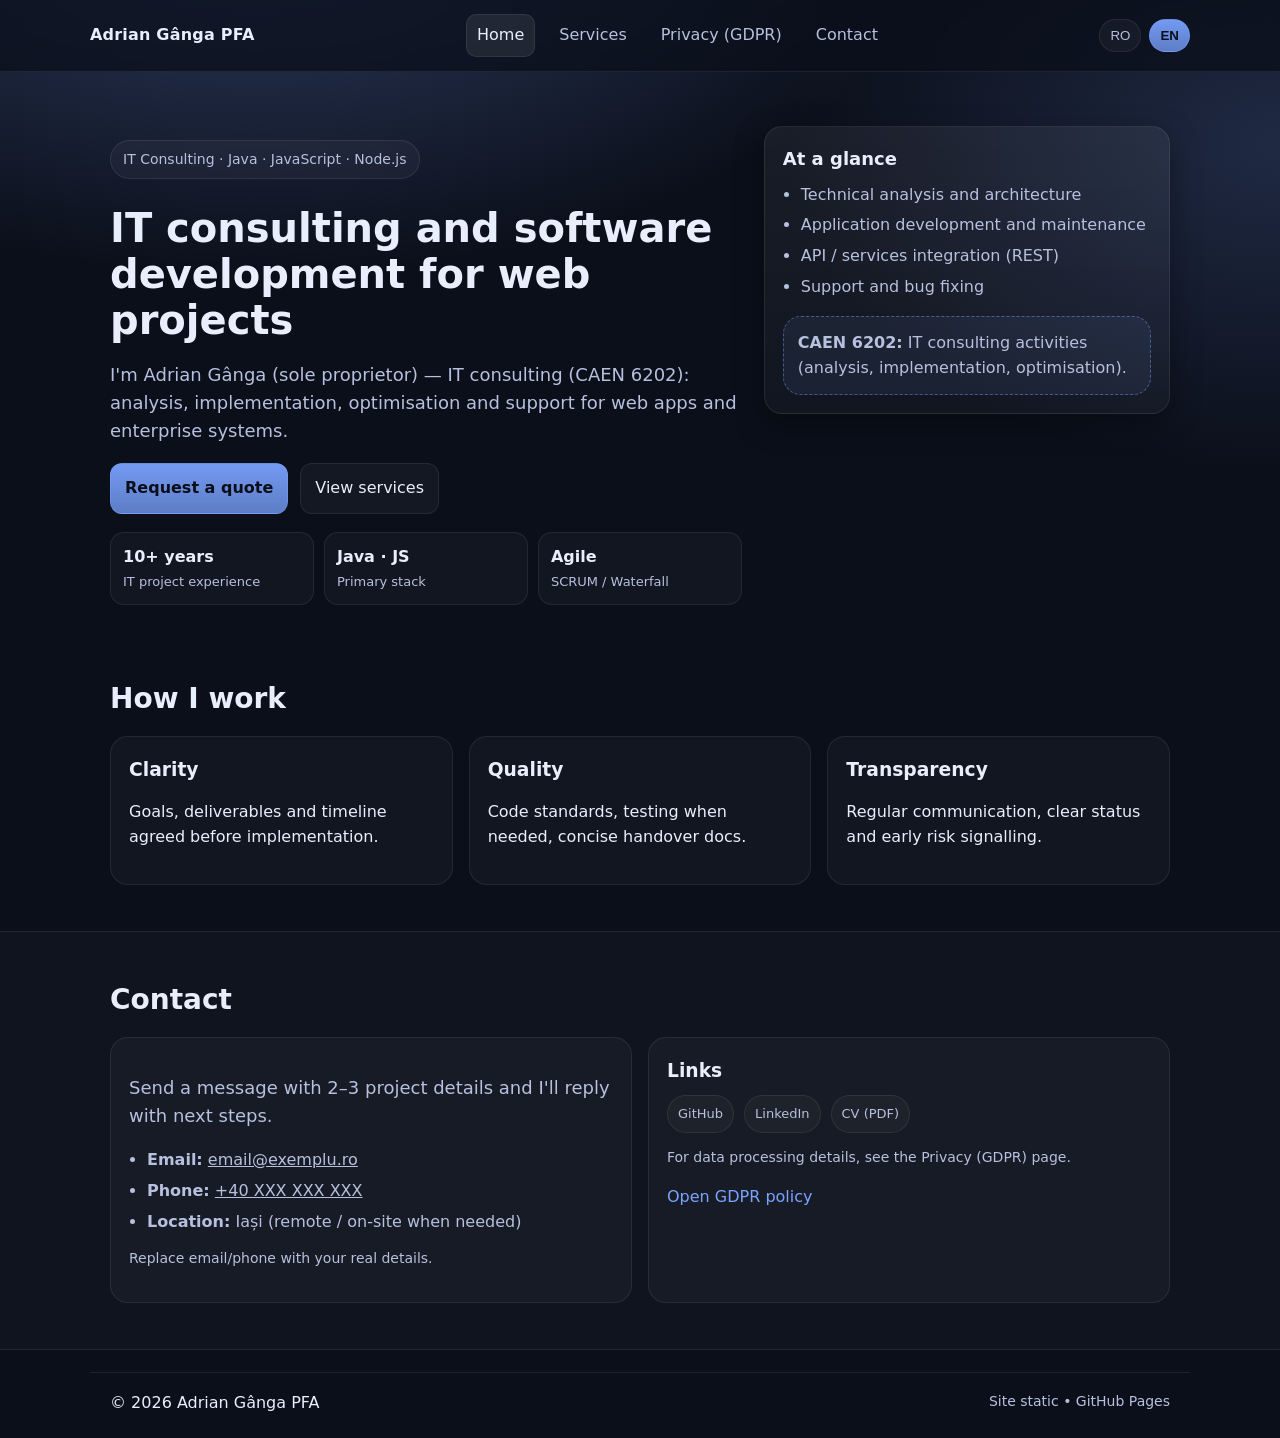
==== index.html @ ae8eb7c6 "Add files via upload" ====
<!doctype html>
<html lang="ro">
<head>
  <meta charset="utf-8" />
  <meta name="viewport" content="width=device-width, initial-scale=1" />
  <title>Adrian Gânga PFA — Consultanță IT</title>
  <meta name="description" content="Adrian Gânga PFA — consultanță IT (CAEN 6202): analiză, implementare, optimizare și suport." />
  <link rel="stylesheet" href="styles.css" />
</head>
<body>
  <header class="header">
    <div class="container nav">
      <a class="brand" href="index.html" aria-label="Acasă">Adrian Gânga PFA</a>

      <nav class="links" aria-label="Navigare">
        <a href="index.html" class="active" data-i18n="nav_home">Acasă</a>
        <a href="services.html" data-i18n="nav_services">Servicii</a>
        <a href="privacy.html" data-i18n="nav_privacy">Confidențialitate (GDPR)</a>
        <a href="#contact" data-i18n="nav_contact">Contact</a>
      </nav>

      <div class="lang-switch" aria-label="Language switch">
        <button class="chip" type="button" data-lang="ro" aria-pressed="true">RO</button>
        <button class="chip" type="button" data-lang="en" aria-pressed="false">EN</button>
      </div>
    </div>
  </header>

  <main id="top">
    <section class="hero">
      <div class="container hero-grid">
        <div>
          <p class="badge" data-i18n="hero_badge">Consultanță IT · Java · JavaScript · Node.js</p>
          <h1 data-i18n="hero_title">Consultanță IT și dezvoltare software pentru proiecte web</h1>
          <p class="lead" data-i18n="hero_lead">
            Sunt Adrian Gânga (PFA) — ofer consultanță IT (CAEN 6202): analiză, implementare, optimizare și suport
            pentru aplicații web și sisteme enterprise.
          </p>

          <div class="cta">
            <a class="btn primary" href="#contact" data-i18n="hero_cta_primary">Cere o ofertă</a>
            <a class="btn" href="services.html" data-i18n="hero_cta_secondary">Vezi serviciile</a>
          </div>

          <div class="stats">
            <div class="stat">
              <div class="stat-num" data-i18n="stat_years_num">10+ ani</div>
              <div class="stat-label" data-i18n="stat_years_lbl">Experiență proiecte IT</div>
            </div>
            <div class="stat">
              <div class="stat-num" data-i18n="stat_stack_num">Java · JS</div>
              <div class="stat-label" data-i18n="stat_stack_lbl">Stack principal</div>
            </div>
            <div class="stat">
              <div class="stat-num" data-i18n="stat_mode_num">Agile</div>
              <div class="stat-label" data-i18n="stat_mode_lbl">SCRUM / Waterfall</div>
            </div>
          </div>
        </div>

        <aside class="card">
          <h2 class="card-title" data-i18n="card_title">Pe scurt</h2>
          <ul class="list">
            <li data-i18n="card_li_1">Analiză tehnică și arhitectură</li>
            <li data-i18n="card_li_2">Dezvoltare și mentenanță aplicații</li>
            <li data-i18n="card_li_3">Integrare API / servicii (REST)</li>
            <li data-i18n="card_li_4">Suport și bug fixing</li>
          </ul>
          <div class="note">
            <strong>CAEN 6202:</strong>
            <span data-i18n="card_note">activități de consultanță în tehnologia informației (analiză, implementare, optimizare).</span>
          </div>
        </aside>
      </div>
    </section>

    <section id="highlights" class="section">
      <div class="container">
        <h2 data-i18n="hl_title">Cum lucrez</h2>
        <div class="grid3">
          <div class="tile">
            <h3 data-i18n="hl_1_t">Claritate</h3>
            <p data-i18n="hl_1_p">Obiective, livrabile și timeline convenite înainte de implementare.</p>
          </div>
          <div class="tile">
            <h3 data-i18n="hl_2_t">Calitate</h3>
            <p data-i18n="hl_2_p">Standard de cod, testare unde e cazul, documentație la predare.</p>
          </div>
          <div class="tile">
            <h3 data-i18n="hl_3_t">Transparență</h3>
            <p data-i18n="hl_3_p">Comunicare periodică, status clar și risc-uri semnalate din timp.</p>
          </div>
        </div>
      </div>
    </section>

    <section id="contact" class="section alt">
      <div class="container">
        <h2 data-i18n="contact_title">Contact</h2>
        <div class="grid2">
          <div class="tile">
            <p class="lead" data-i18n="contact_lead">
              Trimite-mi un mesaj cu 2–3 detalii despre proiect și îți răspund cu pașii următori.
            </p>
            <ul class="list">
              <li><strong data-i18n="contact_email_lbl">Email:</strong> <a href="mailto:email@exemplu.ro">email@exemplu.ro</a></li>
              <li><strong data-i18n="contact_phone_lbl">Telefon:</strong> <a href="tel:+40XXXXXXXXX">+40 XXX XXX XXX</a></li>
              <li><strong data-i18n="contact_loc_lbl">Locație:</strong> <span data-i18n="contact_loc_val">Iași (remote / on-site la nevoie)</span></li>
            </ul>
            <p class="muted" data-i18n="contact_hint">Înlocuiește email/telefon cu datele tale reale.</p>
          </div>

          <div class="tile">
            <h3 data-i18n="contact_links">Link-uri</h3>
            <div class="tags">
              <a class="tag link" href="#" target="_blank" rel="noreferrer">GitHub</a>
              <a class="tag link" href="#" target="_blank" rel="noreferrer">LinkedIn</a>
              <a class="tag link" href="#" target="_blank" rel="noreferrer" data-i18n="contact_cv">CV (PDF)</a>
            </div>
            <p class="muted" data-i18n="contact_privacy_hint">
              Pentru detalii despre prelucrarea datelor, vezi pagina de Confidențialitate (GDPR).
            </p>
            <p><a class="inline" href="privacy.html" data-i18n="contact_privacy_link">Deschide politica GDPR</a></p>
          </div>
        </div>
      </div>
    </section>
  </main>

  <footer class="footer">
    <div class="container footer-row">
      <span>© <span id="y"></span> Adrian Gânga PFA</span>
      <span class="muted">Site static • GitHub Pages</span>
    </div>
  </footer>

  <script src="i18n.js"></script>
  <script>
    document.getElementById("y").textContent = new Date().getFullYear();
    window.I18N && window.I18N.init();
  </script>
</body>
</html>
---- styles.css ----
:root{
  --bg:#0b0f1a;
  --text:#e9eefc;
  --muted:#b7c0de;
  --accent:#7aa2ff;
  --border: rgba(255,255,255,.08);
  --shadow: 0 10px 30px rgba(0,0,0,.35);
  --radius: 18px;
}
*{box-sizing:border-box}
html,body{margin:0;padding:0}
body{
  font-family: ui-sans-serif, system-ui, -apple-system, Segoe UI, Roboto, Arial, "Noto Sans", "Helvetica Neue";
  color:var(--text);
  background: radial-gradient(1200px 700px at 20% -10%, rgba(122,162,255,.35), transparent 60%),
              radial-gradient(900px 600px at 100% 10%, rgba(122,162,255,.18), transparent 55%),
              var(--bg);
  line-height:1.55;
}
a{color:inherit}
.container{max-width:1100px;margin:0 auto;padding:0 20px}
.header{
  position:sticky; top:0; z-index:10;
  background: rgba(11,15,26,.72);
  backdrop-filter: blur(10px);
  border-bottom:1px solid var(--border);
}
.nav{display:flex;align-items:center;justify-content:space-between;gap:16px;padding:14px 0}
.brand{font-weight:800;text-decoration:none;letter-spacing:.2px}
.links{display:flex;gap:14px;flex-wrap:wrap;align-items:center}
.links a{color:var(--muted);text-decoration:none;padding:8px 10px;border-radius:10px}
.links a:hover{color:var(--text);background:rgba(255,255,255,.06)}
.links a.active{color:var(--text);background:rgba(255,255,255,.08);border:1px solid var(--border)}
.lang-switch{display:flex;gap:8px;flex-wrap:nowrap}
.chip{
  border:1px solid var(--border);
  background:rgba(255,255,255,.04);
  color:var(--muted);
  padding:8px 10px;
  border-radius:999px;
  cursor:pointer;
}
.chip[aria-pressed="true"]{
  color:#0b0f1a;
  background: linear-gradient(180deg, rgba(122,162,255,.95), rgba(122,162,255,.75));
  border-color: rgba(122,162,255,.4);
  font-weight:800;
}
.hero{padding:54px 0 26px}
.hero.small{padding:40px 0 18px}
.hero-grid{display:grid;grid-template-columns:1.4fr .9fr;gap:22px;align-items:start}
.badge{
  display:inline-block;
  padding:8px 12px;
  border:1px solid var(--border);
  background:rgba(255,255,255,.04);
  border-radius:999px;
  color:var(--muted);
  font-size:14px;
}
h1{margin:12px 0 10px;font-size:40px;line-height:1.15}
.lead{font-size:18px;color:var(--muted);max-width:72ch}
.cta{display:flex;gap:12px;flex-wrap:wrap;margin-top:16px}
.btn{
  display:inline-flex;align-items:center;justify-content:center;
  padding:12px 14px;border-radius:12px;
  border:1px solid var(--border);
  text-decoration:none;
  background:rgba(255,255,255,.04);
}
.btn:hover{background:rgba(255,255,255,.08)}
.btn.primary{
  background: linear-gradient(180deg, rgba(122,162,255,.95), rgba(122,162,255,.75));
  border-color: rgba(122,162,255,.4);
  color:#0b0f1a;
  font-weight:800;
}
.card{
  background: linear-gradient(180deg, rgba(255,255,255,.06), rgba(255,255,255,.03));
  border:1px solid var(--border);
  border-radius: var(--radius);
  padding:18px;
  box-shadow: var(--shadow);
}
.card-title{margin:0 0 8px;font-size:18px}
.list{margin:10px 0 0;padding-left:18px;color:var(--muted)}
.list li{margin:6px 0}
.stats{display:grid;grid-template-columns:repeat(3,1fr);gap:10px;margin-top:18px}
.stat{
  border:1px solid var(--border);
  background:rgba(255,255,255,.03);
  border-radius:14px;
  padding:12px;
}
.stat-num{font-weight:900}
.stat-label{color:var(--muted);font-size:13px;margin-top:2px}
.section{padding:46px 0}
.section.alt{background:rgba(255,255,255,.02);border-top:1px solid var(--border);border-bottom:1px solid var(--border)}
h2{margin:0 0 16px;font-size:28px}
.grid3{display:grid;grid-template-columns:repeat(3,1fr);gap:16px}
.grid2{display:grid;grid-template-columns:repeat(2,1fr);gap:16px}
.tile{
  border:1px solid var(--border);
  background:rgba(255,255,255,.03);
  border-radius: var(--radius);
  padding:18px;
}
.tile h3{margin:0 0 8px}
.muted{color:var(--muted);font-size:14px}
.inline{color:var(--accent);text-decoration:none}
.inline:hover{text-decoration:underline}
.tags{display:flex;flex-wrap:wrap;gap:10px;margin-top:10px}
.tag{
  display:inline-flex;
  padding:8px 10px;
  border-radius:999px;
  border:1px solid var(--border);
  background:rgba(255,255,255,.03);
  color:var(--muted);
  font-size:13px;
}
.tag.link{text-decoration:none}
.tag.link:hover{color:var(--text);background:rgba(255,255,255,.07)}
.note{
  margin-top:16px;
  border:1px dashed rgba(122,162,255,.45);
  background: rgba(122,162,255,.08);
  border-radius: var(--radius);
  padding:14px;
  color: var(--muted);
}
.prose p, .prose li{color:var(--muted)}
.prose h2{margin-top:26px}
.footer{padding:22px 0}
.footer-row{display:flex;justify-content:space-between;gap:10px;flex-wrap:wrap;border-top:1px solid var(--border);padding-top:18px}
@media (max-width: 900px){
  .hero-grid{grid-template-columns:1fr}
  .stats{grid-template-columns:1fr}
  h1{font-size:34px}
  .grid3{grid-template-columns:1fr}
  .grid2{grid-template-columns:1fr}
}
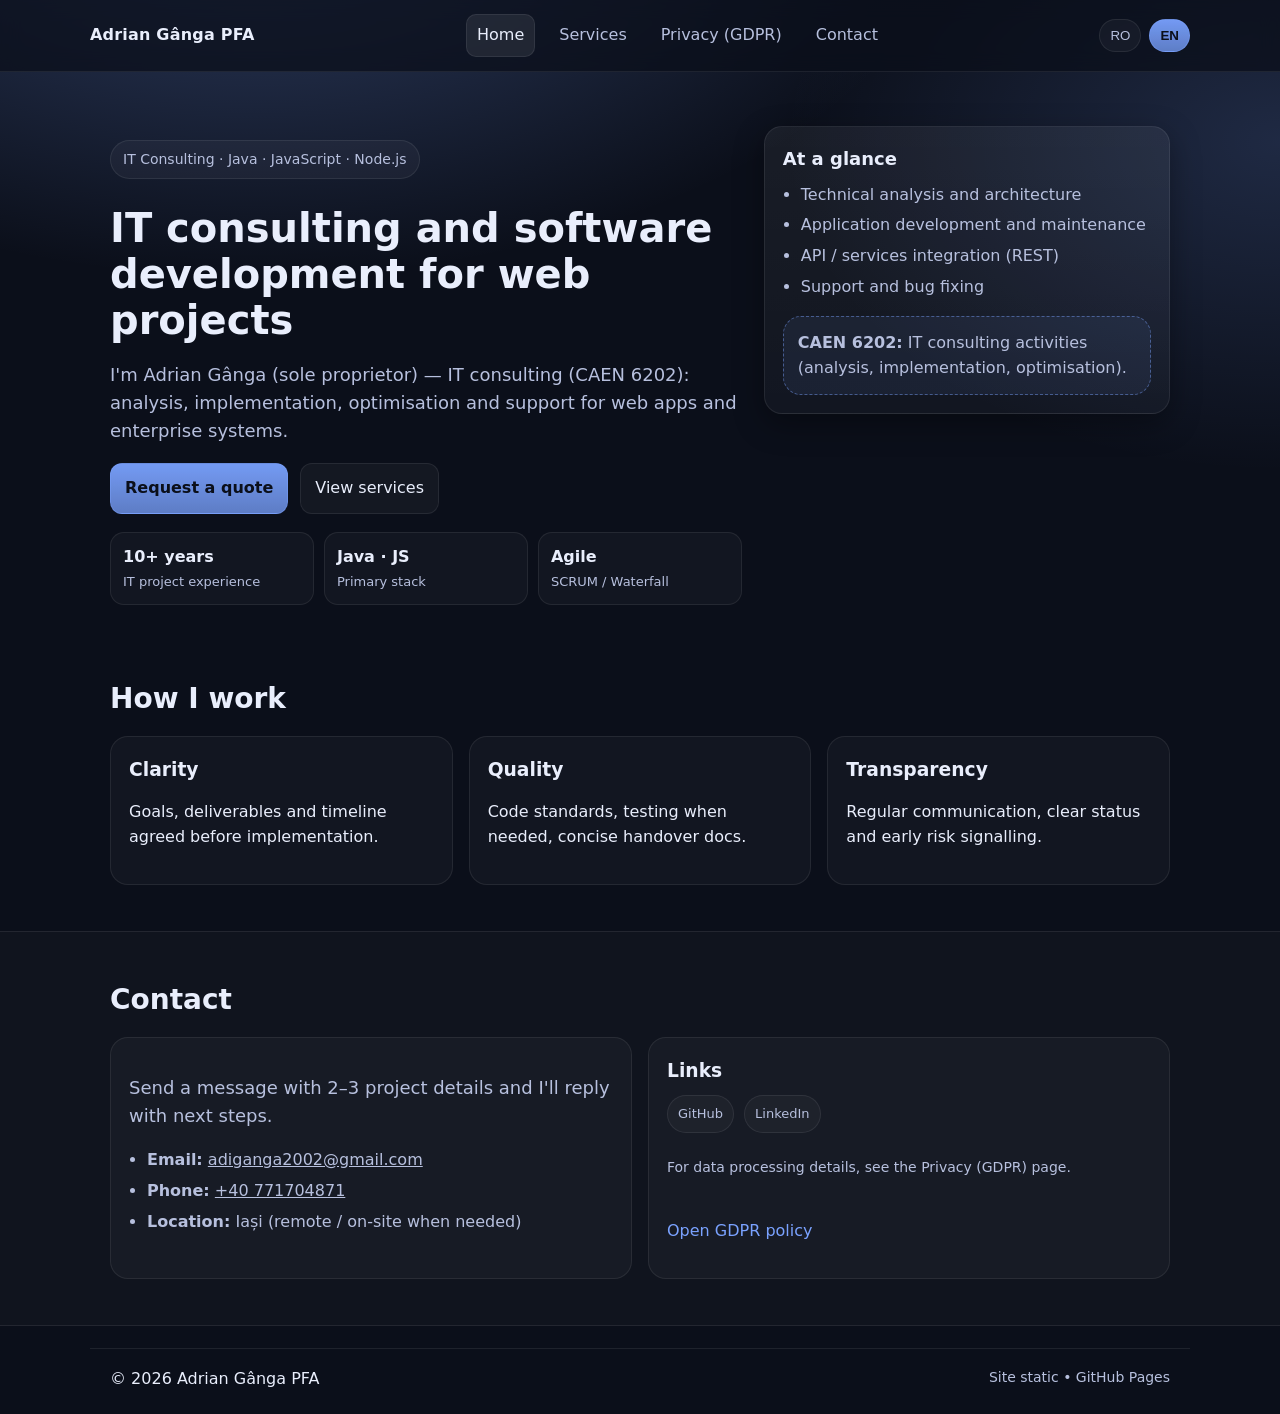
==== commit 573e2985: "Update index.html" ====
--- a/index.html
+++ b/index.html
@@ -4,7 +4,7 @@
   <meta charset="utf-8" />
   <meta name="viewport" content="width=device-width, initial-scale=1" />
   <title>Adrian Gânga PFA — Consultanță IT</title>
-  <meta name="description" content="Adrian Gânga PFA — consultanță IT (CAEN 6202): analiză, implementare, optimizare și suport." />
+  <meta name="description" content="Adrian Gânga PFA — consultanță IT (CAEN 6202): analiză, optimizare și suport." />
   <link rel="stylesheet" href="styles.css" />
 </head>
 <body>
@@ -31,9 +31,9 @@
       <div class="container hero-grid">
         <div>
           <p class="badge" data-i18n="hero_badge">Consultanță IT · Java · JavaScript · Node.js</p>
-          <h1 data-i18n="hero_title">Consultanță IT și dezvoltare software pentru proiecte web</h1>
+          <h1 data-i18n="hero_title">Consultanță IT pentru proiecte web si enterprise</h1>
           <p class="lead" data-i18n="hero_lead">
-            Sunt Adrian Gânga (PFA) — ofer consultanță IT (CAEN 6202): analiză, implementare, optimizare și suport
+            Sunt Adrian Gânga (PFA) — ofer consultanță IT (CAEN 6202): analiză, optimizare și suport
             pentru aplicații web și sisteme enterprise.
           </p>
 
@@ -62,13 +62,13 @@
           <h2 class="card-title" data-i18n="card_title">Pe scurt</h2>
           <ul class="list">
             <li data-i18n="card_li_1">Analiză tehnică și arhitectură</li>
-            <li data-i18n="card_li_2">Dezvoltare și mentenanță aplicații</li>
+            <li data-i18n="card_li_2">Consultanta și mentenanță aplicații</li>
             <li data-i18n="card_li_3">Integrare API / servicii (REST)</li>
             <li data-i18n="card_li_4">Suport și bug fixing</li>
           </ul>
           <div class="note">
             <strong>CAEN 6202:</strong>
-            <span data-i18n="card_note">activități de consultanță în tehnologia informației (analiză, implementare, optimizare).</span>
+            <span data-i18n="card_note">activități de consultanță în tehnologia informației (analiză, consultanta, optimizare).</span>
           </div>
         </aside>
       </div>
@@ -80,11 +80,11 @@
         <div class="grid3">
           <div class="tile">
             <h3 data-i18n="hl_1_t">Claritate</h3>
-            <p data-i18n="hl_1_p">Obiective, livrabile și timeline convenite înainte de implementare.</p>
+            <p data-i18n="hl_1_p">Obiective, livrabile și timeline convenite.</p>
           </div>
           <div class="tile">
             <h3 data-i18n="hl_2_t">Calitate</h3>
-            <p data-i18n="hl_2_p">Standard de cod, testare unde e cazul, documentație la predare.</p>
+            <p data-i18n="hl_2_p">Analiza standard de cod, testare unde e cazul, documentație la predare.</p>
           </div>
           <div class="tile">
             <h3 data-i18n="hl_3_t">Transparență</h3>
@@ -103,19 +103,17 @@
               Trimite-mi un mesaj cu 2–3 detalii despre proiect și îți răspund cu pașii următori.
             </p>
             <ul class="list">
-              <li><strong data-i18n="contact_email_lbl">Email:</strong> <a href="mailto:email@exemplu.ro">email@exemplu.ro</a></li>
-              <li><strong data-i18n="contact_phone_lbl">Telefon:</strong> <a href="tel:+40XXXXXXXXX">+40 XXX XXX XXX</a></li>
+              <li><strong data-i18n="contact_email_lbl">Email:</strong> <a href="mailto:email@exemplu.ro">adiganga2002@gmail.com</a></li>
+              <li><strong data-i18n="contact_phone_lbl">Telefon:</strong> <a href="tel:+40771704871">+40 771704871</a></li>
               <li><strong data-i18n="contact_loc_lbl">Locație:</strong> <span data-i18n="contact_loc_val">Iași (remote / on-site la nevoie)</span></li>
             </ul>
-            <p class="muted" data-i18n="contact_hint">Înlocuiește email/telefon cu datele tale reale.</p>
           </div>
 
           <div class="tile">
             <h3 data-i18n="contact_links">Link-uri</h3>
             <div class="tags">
-              <a class="tag link" href="#" target="_blank" rel="noreferrer">GitHub</a>
-              <a class="tag link" href="#" target="_blank" rel="noreferrer">LinkedIn</a>
-              <a class="tag link" href="#" target="_blank" rel="noreferrer" data-i18n="contact_cv">CV (PDF)</a>
+              <a class="tag link" href="https://github.com/adiganga2002" target="_blank" rel="noreferrer">GitHub</a>
+              <a class="tag link" href="https://www.linkedin.com/in/adrian-ganga-a6719246/" target="_blank" rel="noreferrer">LinkedIn</a
             </div>
             <p class="muted" data-i18n="contact_privacy_hint">
               Pentru detalii despre prelucrarea datelor, vezi pagina de Confidențialitate (GDPR).
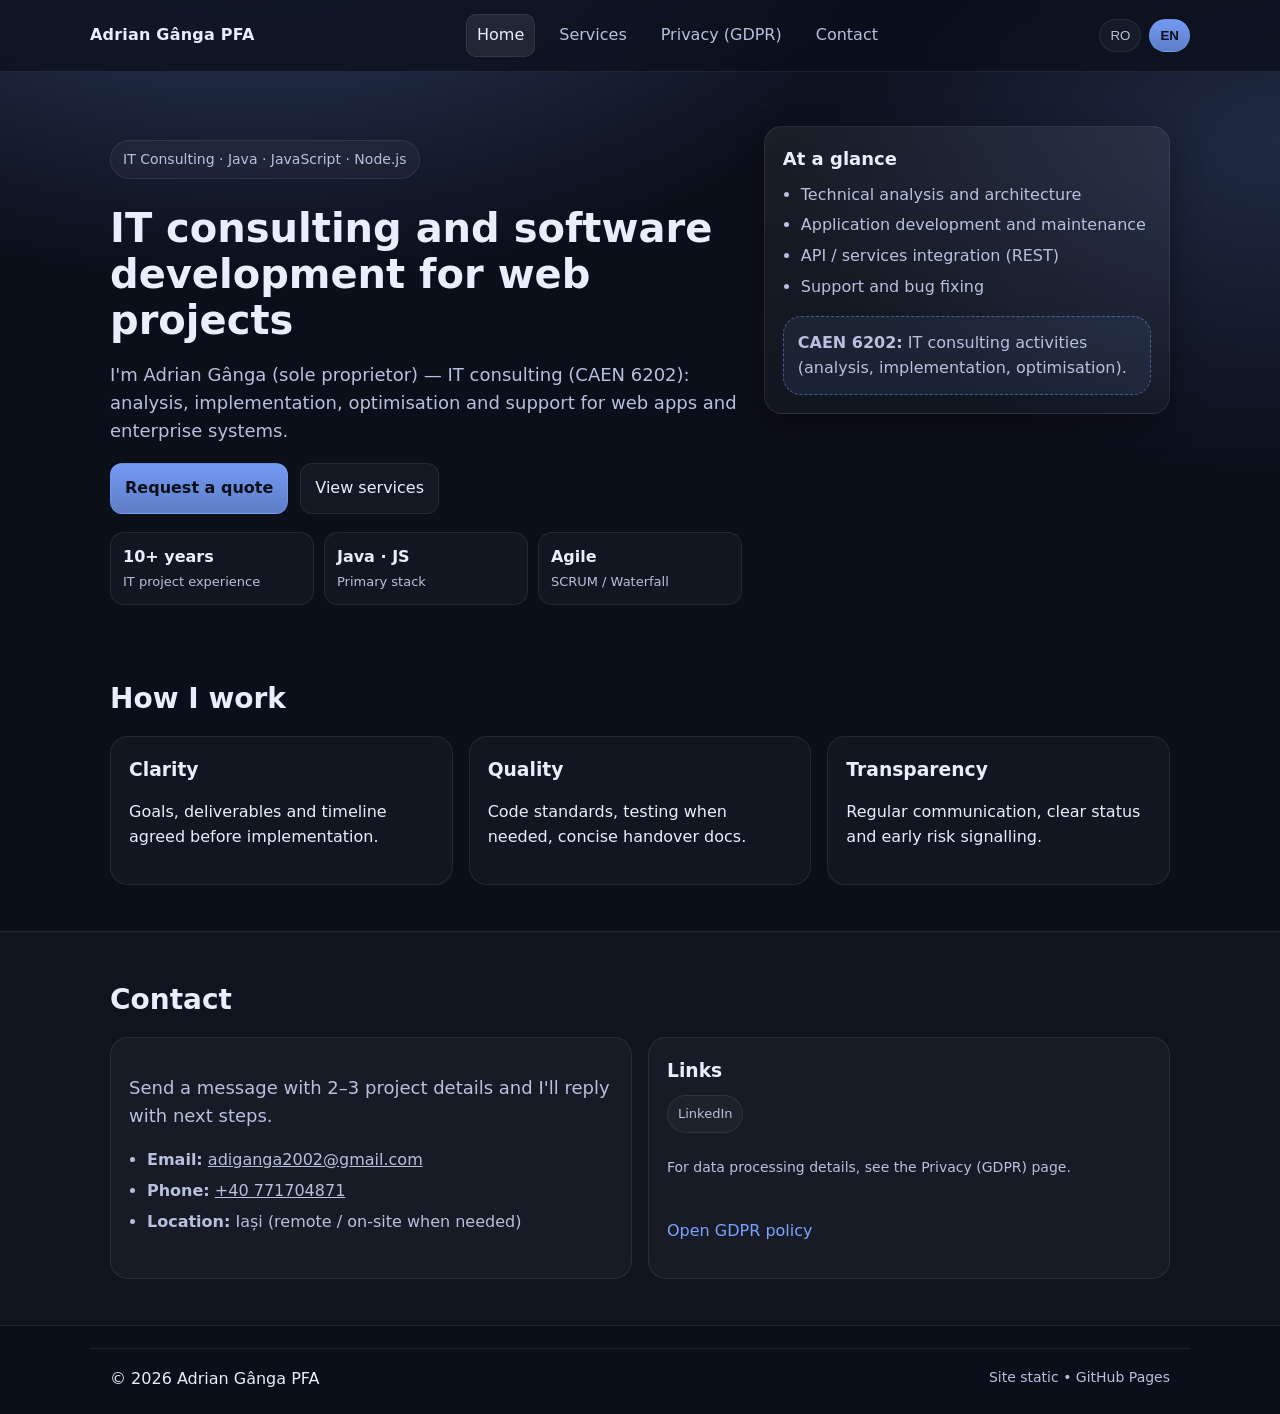
==== commit 38414a84: "Update index.html" ====
--- a/index.html
+++ b/index.html
@@ -112,7 +112,6 @@
           <div class="tile">
             <h3 data-i18n="contact_links">Link-uri</h3>
             <div class="tags">
-              <a class="tag link" href="https://github.com/adiganga2002" target="_blank" rel="noreferrer">GitHub</a>
               <a class="tag link" href="https://www.linkedin.com/in/adrian-ganga-a6719246/" target="_blank" rel="noreferrer">LinkedIn</a
             </div>
             <p class="muted" data-i18n="contact_privacy_hint">
